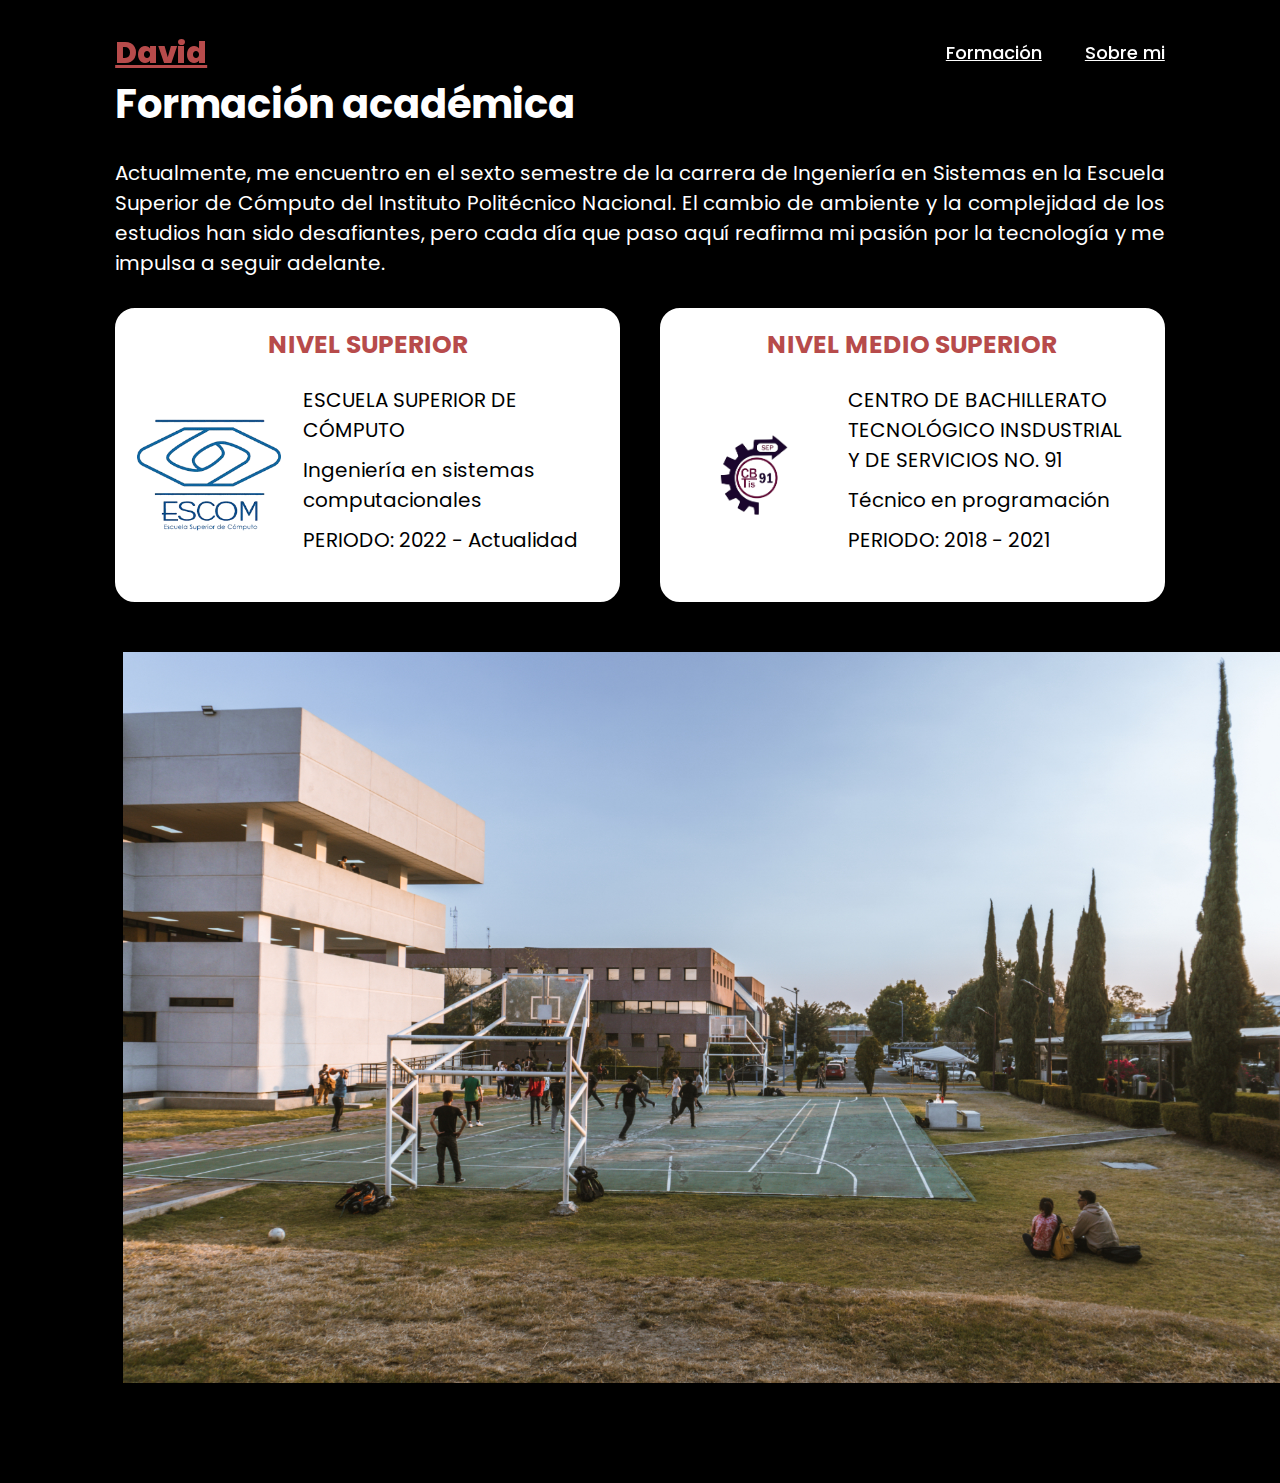
==== formacion.html @ df74ae4e "personal" ====
<!DOCTYPE html>
<html lang="en">
<head>
    <meta charset="UTF-8">
    <meta name="viewport" content="width=device-width, initial-scale=1.0">
    <title>Formación</title>
    <link href="https://cdn.jsdelivr.net/npm/bootstrap@5.3.3/dist/css/bootstrap.min.css" rel="stylesheet" integrity="sha384-QWTKZyjpPEjISv5WaRU9OFeRpok6YctnYmDr5pNlyT2bRjXh0JMhjY6hW+ALEwIH" crossorigin="anonymous">
    <script src="https://cdn.jsdelivr.net/npm/bootstrap@5.3.3/dist/js/bootstrap.bundle.min.js" integrity="sha384-YvpcrYf0tY3lHB60NNkmXc5s9fDVZLESaAA55NDzOxhy9GkcIdslK1eN7N6jIeHz" crossorigin="anonymous"></script>
    <link rel="stylesheet" href="https://cdnjs.cloudflare.com/ajax/libs/font-awesome/6.5.2/css/all.min.css">
    <link rel="stylesheet" href="style.css">
</head>
<body>
    <header >
        <a href="index.html" class="logo">David</a>
        <nav>
            <a href="formacion.html" class="link">Formación</a>
            <a href="sobremi.html" class="link">Sobre mi</a>
        </nav>
    </header>
    <main class="mt-5">
        <section class="datos">
            <h3 class="mb-5">Formación académica</h3>
            <p class="textos mb-5">Actualmente, me encuentro en el sexto semestre de la carrera de Ingeniería en Sistemas en la Escuela Superior de Cómputo del Instituto Politécnico Nacional. El cambio de ambiente y la complejidad de los estudios han sido desafiantes, pero cada día que paso aquí reafirma mi pasión por la tecnología y me impulsa a seguir adelante. </p>
            <div class="estudios mb-5">
                <div class="escuela">
                    <div class="row">
                        <h2 class="text-center">NIVEL SUPERIOR</h2>
                        <div class="col-lg-4  col-sm-12 img-logo">
                            <img src="escom.png" alt="">
                        </div>
                        <div class="text-start col-lg-8 col-sm-12 p-4">
                            <P>ESCUELA SUPERIOR DE CÓMPUTO</P>
                            <P>Ingeniería en sistemas computacionales</P>
                            <p class="text-start">PERIODO: 2022 - Actualidad</p>
                        </div>
                    </div>
                </div>
                <div class="escuela">
                    <div class="row">
                        <h2 class="text-center">NIVEL MEDIO SUPERIOR</h2>
                        <div class="col-lg-4  col-sm-12 img-logo">
                            <img src="CBTIOS.png" alt="">
                        </div>
                        <div class="col-lg-8 col-sm-12 p-4 text-start descripcion">
                            <P>CENTRO DE BACHILLERATO TECNOLÓGICO INSDUSTRIAL Y DE SERVICIOS NO. 91</P>
                            <P>Técnico en programación</P>
                            <p class="text-start">PERIODO: 2018 - 2021</p>
                        </div>
                    </div>
                </div>
        </div>
            <div class="container-fluid">
                <div class="slider-frame">
                    <ul>
                        <li><img src="FotosEscom/ESCOM1.jpg" alt=""></li>
                        <li><img src="FotosEscom/ESCOM2.jpg" alt=""></li>
                        <li><img src="FotosEscom/ESCOM3.jpg" alt=""></li>
                    </ul>
                </div>
            </div>

            
        </section>
    </main>
</body>
</html>
---- style.css ----
@import url('https://fonts.googleapis.com/css2?family=Poppins:wght@100;200;300;400;500;600&display=swap');

*{
    margin: 0;
    padding: 0;
    box-sizing: border-box;
    text-decoration: none;
    border: none;
    outline: none;
    font-family: 'Poppins', sans-serif;
}
html{
    font-size: 62.5%;
}

body{
    width: 100%;
    height: 100vh;
    overflow-x: hidden;
    background-color: black;
    color: white;
}

header{
    margin-top: 20px;
    position: fixed;
    top: 0;
    left: 0;
    width: 100%;
    padding: 1rem 9%;
    background-color: transparent;
    filter: drop-shadow(10px);
    display: flex;
    justify-content: space-between;
    align-items: center;
    z-index: 100;
}

.logo{
    font-size: 3rem;
    color: #b74b4b;
    font-weight: 800;
    cursor: pointer;
    transition: 0.5s ease;
}
.justificar{
    text-align: justify;
}

.logo:hover{
    transform: scale(1.1);
}
.w-90{
    width: 90%;
}
nav a{
    font-size: 1.8rem;
    color: white;
    margin-left: 4rem;
    font-weight: 500;
    transition: 0.3s ease;
    border-bottom: 3px solid transparent;
}

nav a:hover,
nav a.active{
    color: #b74b4b;
    border-bottom: 3px solid #b74b4b;
}


section{
    min-height: 100vh;
    padding: 5rem 9% 5rem;
}

.home{
    display: flex;
    justify-content: center;
    align-items: center;
    gap: 8rem;
    background-color: black;
}

.home .home-content h1{
    font-size: 6rem;
    font-weight: 700;
    line-height: 1.3;
}

span{
    color: #b74b4b;
}

.home-content h3{
    font-size: 4rem;
    margin-bottom: 1rem;
    font-weight: 700;
}

.home-content p{
    font-size: 2rem;
}

.home-img{
    border-radius: 50%;
}

.home-img img{
    position: relative;
    width: 32vw;
    border-radius: 50%;
    box-shadow: 0 0 25px solid #b74b4b;
    cursor: pointer;
    transition: 0.2s linear;
}

.home-img img:hover{
    font-size: 1.8rem;
    font-weight: 500;
}

.social-icons a{
    display: inline-flex;
    justify-content: center;
    align-items: center;
    width: 4rem;
    height: 4rem;
    background-color: transparent;
    border: 0.2rem solid #b74b4b;
    font-size: 2rem;
    border-radius: 50%;
    margin: 3rem 1.5rem 3rem 0;
    transition: 0.3s ease;
    color: #b74b4b;
}

.social-icons a:hover{
    color: black;
    transform: scale(1.3) translateY(-5px);
    background-color: #b74b4b;
    box-shadow: 0  0 25px #b74b4b;
}
.descargas{
    display: flex;
    flex-direction: row;
    column-gap: 5rem;

}
.btn{
    padding: 1rem 2.8rem;
    background-color: black;
    border-radius: 4rem;
    font-size: 1.6rem;
    color: #b74b4b;
    letter-spacing: 0.3rem;
    font-weight: 600;
    border: 2px solid #b74b4b;
    transition: 0.3s ease;
    cursor: pointer;
}

.btn:hover{
    transform: scale3d(1.03);
    background-color: #b74b4b;
    color: black;
    box-shadow: 0 0 25px #b74b4b;
}

.typing-text{
    font-size: 34px;
    font-weight: 600;
    min-width: 280px;
}

.typing-text span{
    position: relative;
}

.typing-text span::before{
    content: "software Developer";
    color: #b74b4b;
    animation: words 20s infinite;
}

.typing-text span::after{
    content: "";
    background-color: black;
    position: absolute;
    width: calc(100% + 8px);
    height: 100%;
    border-left: 3px solid black;
    right: -8;
    animation: cursor 0.6s infinite;
}

@keyframes cursor{
    to{
        border-left: 3px solid #b74b4b;
    }
}

@keyframes words{
    0%, 20%{
        content: "Desarrollador";
    }
    21%, 40%{
        content: "Diseñador";
    }
    41%, 60%{
        content: "Músico";
    }
    61%, 80%{
        content: "Filmmaker";
    }
    81%, 100%{
        content: "Fotógrafo";
    }
}

@media (max-width: 1000px){
    .home{
        gap: 4rem;
    }
}

@media(max-width:995px){
    .home{
        flex-direction: column;
        margin: 5rem 4rem;
    }

    .home .home-content h3{
        font-size: 2.5rem;
    }

    .home-content h1{
        font-size: 5rem;
    }

    .home-img img{
        width: 70vw;
        margin-top: 4rem;
    }
}
.datos{
    background-color: black;
}
.datos h1{
    font-size: 6rem;
    font-weight: 700;
    line-height: 1.3;
}

.datos h3{
    font-size: 4rem;
    margin-bottom: 1rem;
    font-weight: 700;
}
.datos h2{
    font-size: 2.5rem;
    margin-bottom: 1rem;
    font-weight: 700;
    color: #b74b4b;
}

.datos h4{
    font-size: 1.8rem;
    color: #FFFFFF;
    margin-bottom: 1rem;
    font-weight: 700;
}

.datos p{
    font-size: 2rem;
}

.slider-frame {
    width: 130rem;
    height: auto;
    margin:50px auto 0;
    overflow: hidden;
    margin-bottom: 4rem;
}

.slider-frame ul {
    display: flex;
    padding: 0;
    width: 300%;

    animation: slide 13s infinite alternate ease-in-out;
}

.slider-frame li {
    width: 100%;
    list-style: none;
}

.slider-frame img {
    width: 100%;
}

@keyframes slide {
    0% {margin-left: 0;}
    33% {margin-left: 0;}

    40% {margin-left: -100%;}
    60% {margin-left: -100%;}

    70% {margin-left: -200%;}
    100% {margin-left: -200%;}
}
.textos{
    text-align: justify;
}
.infoCripto{
    display: flex;
    flex-direction: column;
    column-gap: 4rem;
}
.fotoCripto{
    width: 80rem;
    height: auto;
}

.fotoCripto {
    width: 100%; /* Hace que la imagen ocupe todo el ancho del contenedor */
    max-width: 80rem; /* Establece un ancho máximo para la imagen */
    height: auto; /* Mantiene la proporción de la imagen */
    display: block; /* Evita el espacio extra debajo de la imagen */
    margin: 0 auto; /* Centra la imagen si hay espacio extra */
    margin-bottom: 4rem;

}
.img-logo{
    display: flex;
    flex-direction: column;
    justify-content: center;
    align-items: center;
}
.img-logo img{
    object-fit: contain;
    width: 100%;
    height: 20rem;
}

.estudios{
    display: flex;
    flex-direction: row;
    column-gap: 4rem;
}

.escuela{
    width: 50%;
    border-radius: 2rem;
    padding: 2rem;
    background-color: #fff;
    border: 0.2rem solid #fff;
    font-size: 2rem;
    transition: 0.3s ease;
    color: #000;
}
.escuela:hover{
    color: black;
    transform: scale(1.1) translateY(-5px);
    background-color: #fff;
    color: #000;
    box-shadow: 0  0 25px #b74b4b;
}

.descripcion{
    justify-content: flex-end;
}
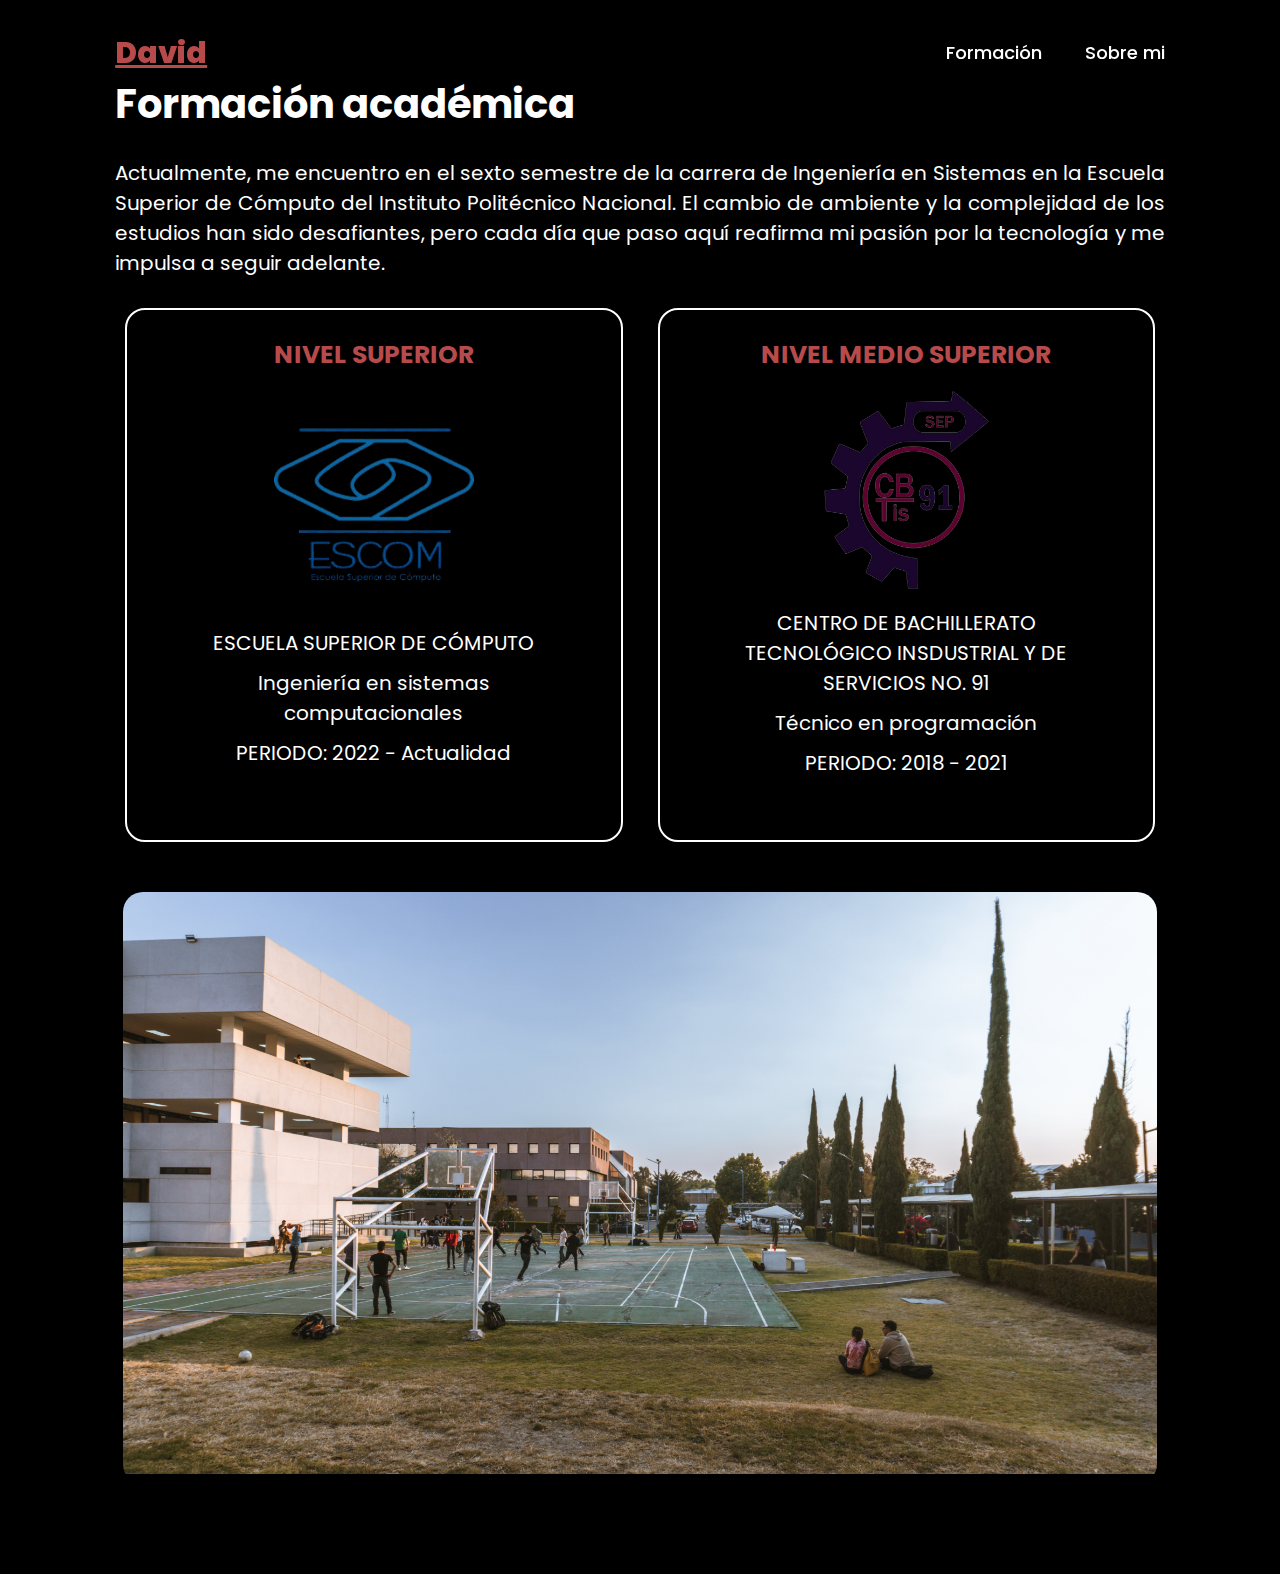
==== commit b46f98cb: "actualizacion y correccion de errores" ====
--- a/formacion.html
+++ b/formacion.html
@@ -21,30 +21,30 @@
         <section class="datos">
             <h3 class="mb-5">Formación académica</h3>
             <p class="textos mb-5">Actualmente, me encuentro en el sexto semestre de la carrera de Ingeniería en Sistemas en la Escuela Superior de Cómputo del Instituto Politécnico Nacional. El cambio de ambiente y la complejidad de los estudios han sido desafiantes, pero cada día que paso aquí reafirma mi pasión por la tecnología y me impulsa a seguir adelante. </p>
-            <div class="estudios mb-5">
-                <div class="escuela">
-                    <div class="row">
+            <div class="mb-5 row row-gap-5">
+                <div class="col-lg-6 col-md-12 col-sm-12 justificar ">
+                    <div class="row escuela h-100">
                         <h2 class="text-center">NIVEL SUPERIOR</h2>
-                        <div class="col-lg-4  col-sm-12 img-logo">
+                        <div class="col-lg-12  col-sm-12 img-logo">
                             <img src="escom.png" alt="">
                         </div>
-                        <div class="text-start col-lg-8 col-sm-12 p-4">
+                        <div class="text-center col-lg-12 col-sm-12 p-4 infoescuela">
                             <P>ESCUELA SUPERIOR DE CÓMPUTO</P>
                             <P>Ingeniería en sistemas computacionales</P>
-                            <p class="text-start">PERIODO: 2022 - Actualidad</p>
+                            <p>PERIODO: 2022 - Actualidad</p>
                         </div>
                     </div>
                 </div>
-                <div class="escuela">
-                    <div class="row">
+                <div class="col-lg-6 col-md-12 col-sm-12 justificar">
+                    <div class="row escuela h-100">
                         <h2 class="text-center">NIVEL MEDIO SUPERIOR</h2>
-                        <div class="col-lg-4  col-sm-12 img-logo">
+                        <div class="col-lg-12 col-sm-12 img-logo">
                             <img src="CBTIOS.png" alt="">
                         </div>
-                        <div class="col-lg-8 col-sm-12 p-4 text-start descripcion">
+                        <div class="col-lg-12 col-sm-12 p-4 text-center  infoescuela">
                             <P>CENTRO DE BACHILLERATO TECNOLÓGICO INSDUSTRIAL Y DE SERVICIOS NO. 91</P>
                             <P>Técnico en programación</P>
-                            <p class="text-start">PERIODO: 2018 - 2021</p>
+                            <p>PERIODO: 2018 - 2021</p>
                         </div>
                     </div>
                 </div>
--- a/style.css
+++ b/style.css
@@ -1,4 +1,11 @@
 @import url('https://fonts.googleapis.com/css2?family=Poppins:wght@100;200;300;400;500;600&display=swap');
+
+/* depuracion
+div
+{
+    border: 1px solid red;
+}
+*/
 
 *{
     margin: 0;
@@ -44,7 +51,9 @@
     transition: 0.5s ease;
 }
 .justificar{
-    text-align: justify;
+    display: flex;
+    justify-content: center;
+    align-items: center;
 }
 
 .logo:hover{
@@ -54,6 +63,7 @@
     width: 90%;
 }
 nav a{
+    text-decoration: none;
     font-size: 1.8rem;
     color: white;
     margin-left: 4rem;
@@ -201,20 +211,14 @@
 }
 
 @keyframes words{
-    0%, 20%{
+    0%, 33%{
         content: "Desarrollador";
     }
-    21%, 40%{
+    34%, 66%{
         content: "Diseñador";
     }
-    41%, 60%{
-        content: "Músico";
-    }
-    61%, 80%{
+    67%, 100%{
         content: "Filmmaker";
-    }
-    81%, 100%{
-        content: "Fotógrafo";
     }
 }
 
@@ -276,7 +280,8 @@
 }
 
 .slider-frame {
-    width: 130rem;
+    width: 100%;
+    border-radius: 2rem;
     height: auto;
     margin:50px auto 0;
     overflow: hidden;
@@ -313,25 +318,6 @@
 .textos{
     text-align: justify;
 }
-.infoCripto{
-    display: flex;
-    flex-direction: column;
-    column-gap: 4rem;
-}
-.fotoCripto{
-    width: 80rem;
-    height: auto;
-}
-
-.fotoCripto {
-    width: 100%; /* Hace que la imagen ocupe todo el ancho del contenedor */
-    max-width: 80rem; /* Establece un ancho máximo para la imagen */
-    height: auto; /* Mantiene la proporción de la imagen */
-    display: block; /* Evita el espacio extra debajo de la imagen */
-    margin: 0 auto; /* Centra la imagen si hay espacio extra */
-    margin-bottom: 4rem;
-
-}
 .img-logo{
     display: flex;
     flex-direction: column;
@@ -351,14 +337,16 @@
 }
 
 .escuela{
-    width: 50%;
+    width: 100%;
+    height: 64%;
     border-radius: 2rem;
-    padding: 2rem;
-    background-color: #fff;
+    padding: 3rem;
+    margin: 1rem;
     border: 0.2rem solid #fff;
     font-size: 2rem;
     transition: 0.3s ease;
-    color: #000;
+    color: #fff;
+    overflow-y: hidden;
 }
 .escuela:hover{
     color: black;
@@ -366,8 +354,18 @@
     background-color: #fff;
     color: #000;
     box-shadow: 0  0 25px #b74b4b;
-}
-
-.descripcion{
-    justify-content: flex-end;
+    height: 100%;
+}
+
+.infoescuela {
+    transition: opacity 0.3s ease-in-out, visibility 0.3s ease-in-out;
+}
+
+.escuela:hover .infoescuela {
+    opacity: 1;
+    visibility: visible;
+}
+
+.escuela:hover .infoescuela {
+    display: block !important; /* Muestra la información al hacer hover */
 }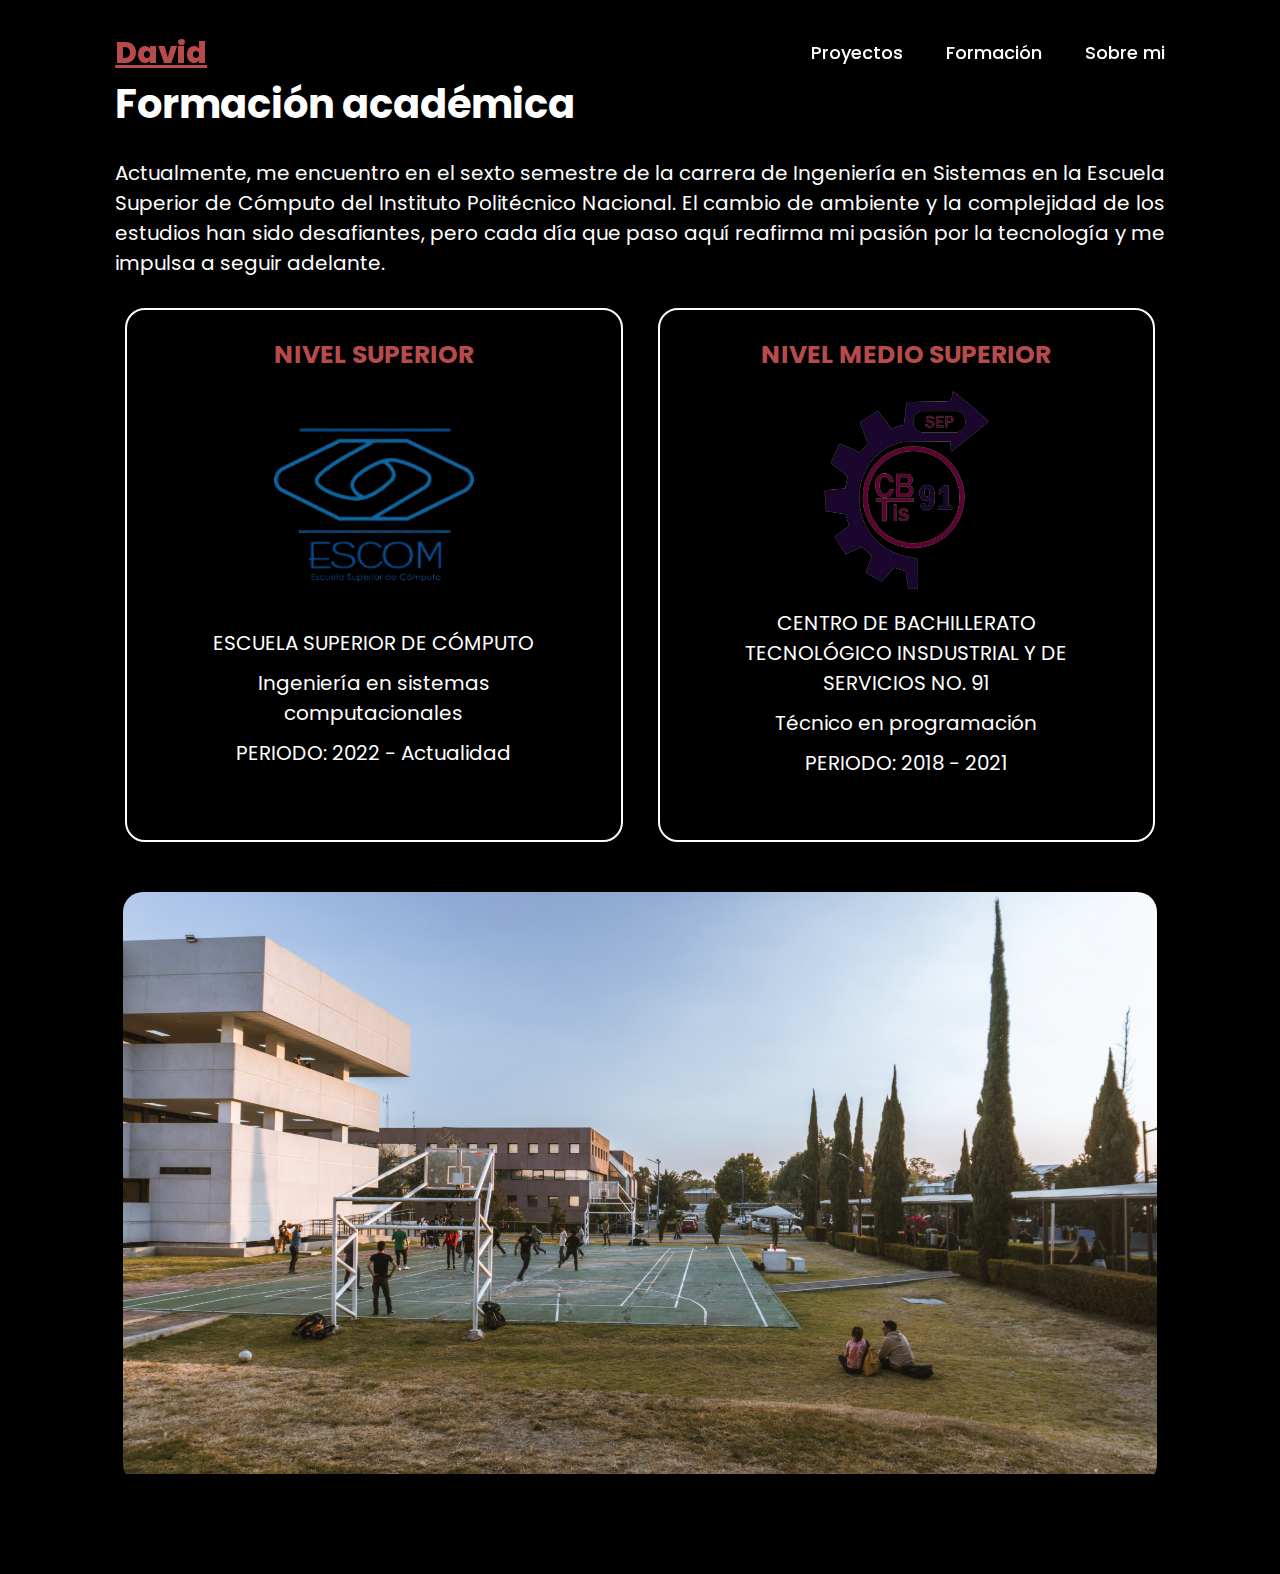
==== commit 2550ea37: "primer proyecto" ====
--- a/formacion.html
+++ b/formacion.html
@@ -13,6 +13,7 @@
     <header >
         <a href="index.html" class="logo">David</a>
         <nav>
+            <a href="index.html#proyectos" class="link">Proyectos</a>
             <a href="formacion.html" class="link">Formación</a>
             <a href="sobremi.html" class="link">Sobre mi</a>
         </nav>
@@ -62,5 +63,13 @@
             
         </section>
     </main>
+    <script>
+        document.querySelector('a[href="#proyectos"]').addEventListener('click', function (e) {
+            e.preventDefault(); // Evitar el comportamiento predeterminado
+            document.querySelector('#proyectos').scrollIntoView({
+                behavior: 'smooth'
+            });
+        });
+    </script>
 </body>
 </html>--- a/style.css
+++ b/style.css
@@ -1,11 +1,10 @@
 @import url('https://fonts.googleapis.com/css2?family=Poppins:wght@100;200;300;400;500;600&display=swap');
-
-/* depuracion
+/*
 div
 {
     border: 1px solid red;
 }
-*/
+    */
 
 *{
     margin: 0;
@@ -18,6 +17,8 @@
 }
 html{
     font-size: 62.5%;
+    scroll-behavior: smooth;
+
 }
 
 body{
@@ -368,4 +369,42 @@
 
 .escuela:hover .infoescuela {
     display: block !important; /* Muestra la información al hacer hover */
+}
+
+
+.proyectos h1{
+    font-size: 4rem;
+}
+
+.proyectos h2{
+    font-size: 2.6rem;
+    color:#b74b4b;
+}
+.proyectos p{
+    font-size: 1.9rem;
+    text-align: justify;
+}
+.swiper-slide img{
+    width: 100%;
+    height: 50rem;
+    object-fit: contain;
+}
+
+.swiper-button-next, .swiper-button-prev {
+    color: #b74b4b !important;
+    border-radius: 50%;
+    transition: all 0.3s ease;
+}
+
+.swiper-button-next:hover, .swiper-button-prev:hover {
+    color: #fff !important;
+}
+
+/* Paginación */
+.swiper-pagination-bullet {
+    background-color: #b74b4b !important;
+}
+
+.swiper-pagination-bullet-active {
+    background-color: #ec4b4b !important;
 }